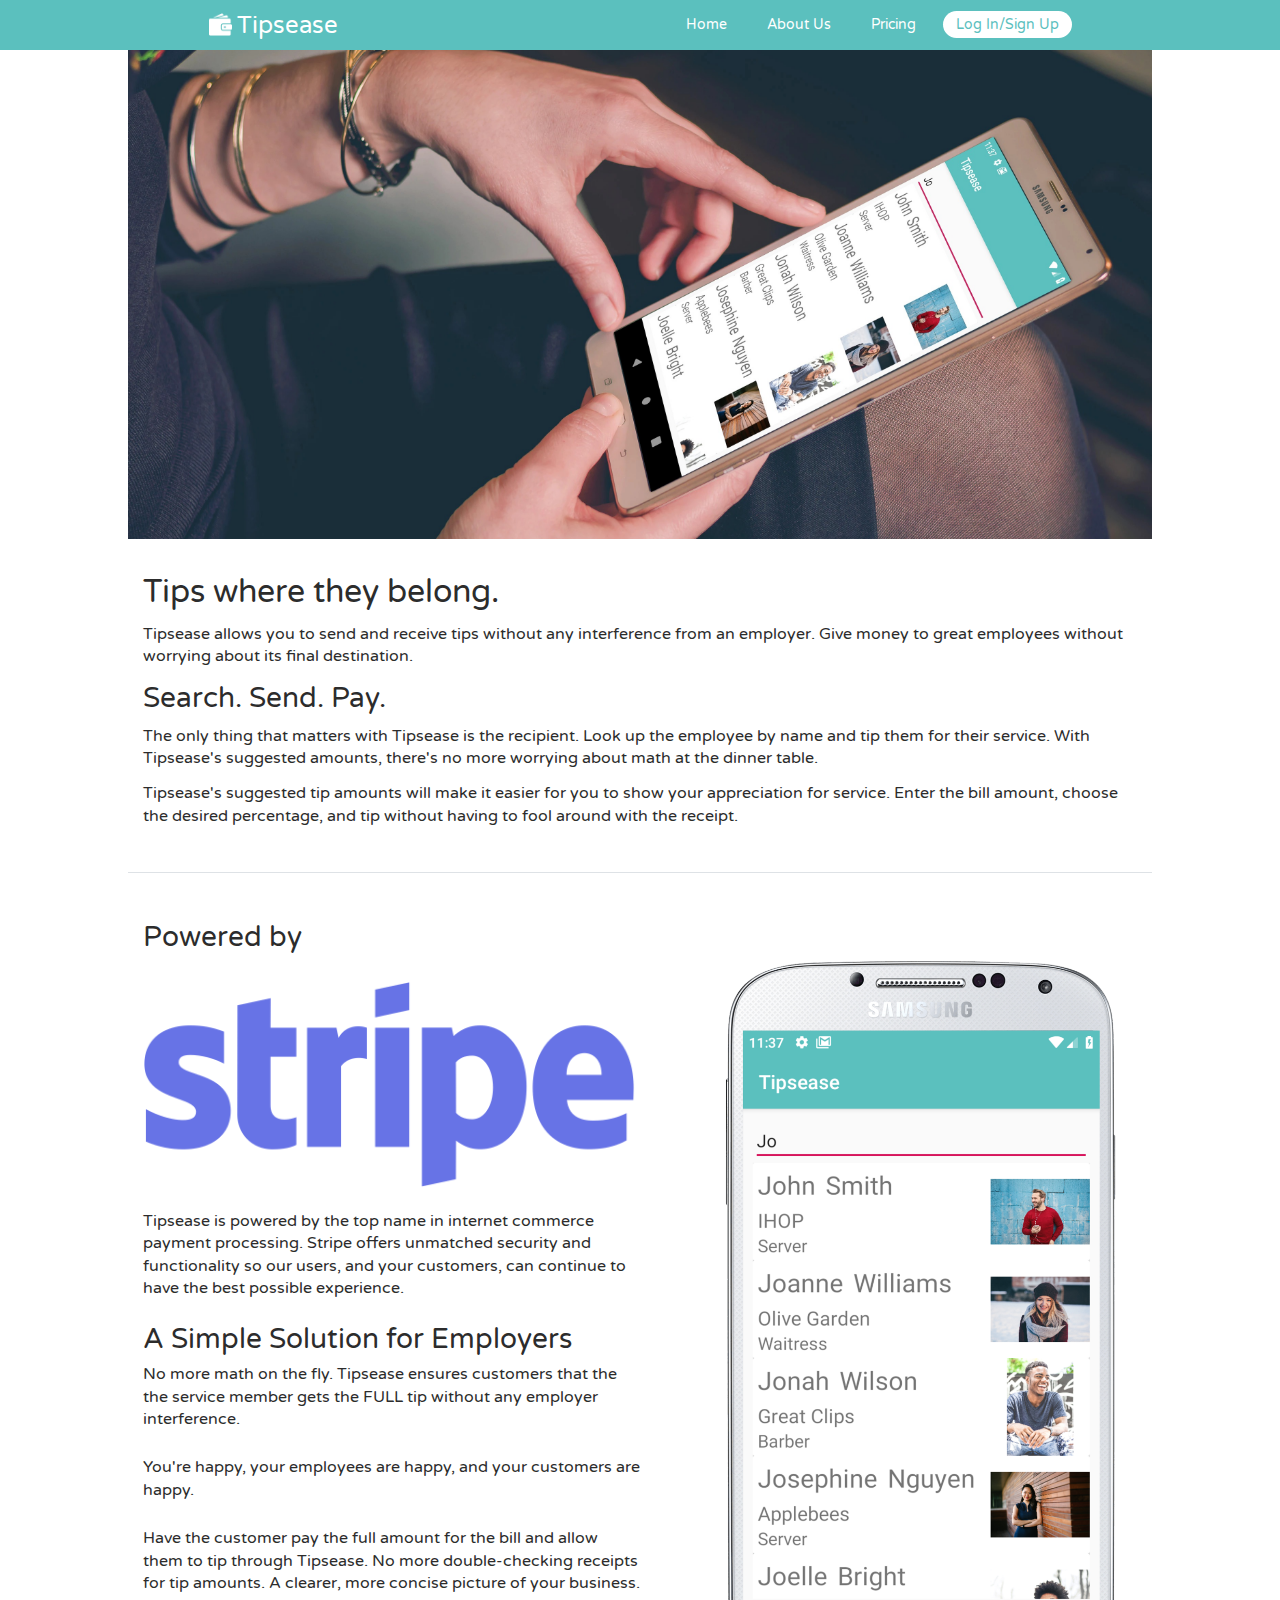
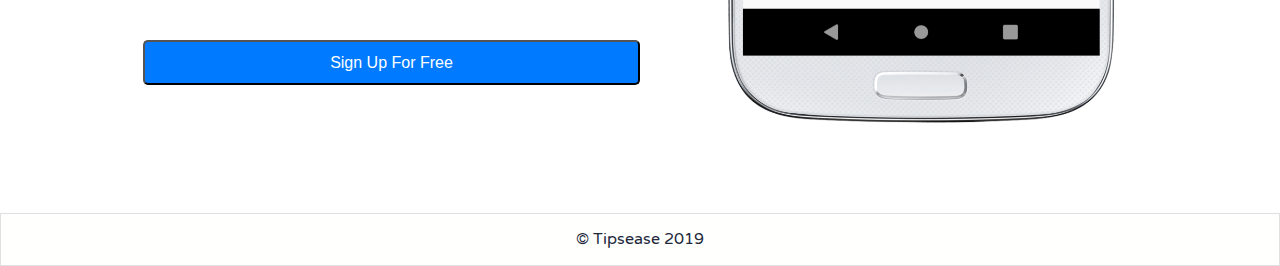
==== home2.html @ 33d1ff60 "add correct frontend url to sign up buttons" ====
<!DOCTYPE html>

<html lang="en">
  <head>
    <meta charset="utf-8" />
    <meta name="viewport" content="width=device-width, initial-scale=1" />

    <title>Tipsease - Home</title>

    <link
      href="https://fonts.googleapis.com/css?family=Russo+One|Ubuntu"
      rel="stylesheet"
    />
    <link href="css/index.css" rel="stylesheet" />
    <link
      href="https://fonts.googleapis.com/css?family=Heebo:800"
      rel="stylesheet"
    />
    <link
      href="https://fonts.googleapis.com/css?family=Montserrat|Varela+Round"
      rel="stylesheet"
    />

    <link rel="icon" type="image/png" sizes="16x16" href="img/Tipsease favicon.png">

    <!--[if lt IE 9]>
      <script src="https://cdnjs.cloudflare.com/ajax/libs/html5shiv/3.7.3/html5shiv.js"></script>
    <![endif]-->
  </head>

  <body>
    <nav class="navigation">
      <a clsas = 'logo' href="#"><img src="img/Tipsease nav logo.png"/></a>
      <h1 class = 'logo-text'><a href='#'>Tipsease</a></h1>
      <div class="nav-options">
        <a class = 'home-selected' href="#">Home</a>
        <a href="about-us.html">About Us</a>
        <a href="pricing.html">Pricing</a>
        <a class = 'log-in' href="log-in.html">Log In/Sign Up</a>
      </div>
    </nav>

    <div class="container home">
      <header class="intro">

        <img class = 'top-img' src='img/Tipsease top image.png'>

        <h2>Tips where they belong.</h2>

        <p>
          Tipsease allows you to send and receive tips without any interference from an employer. Give money to great employees without worrying about its final destination.
        </p>
      </header>

      <section class="middle-content">
        <h3>Search. Send. Pay.</h3>

        <p>
          The only thing that matters with Tipsease is the recipient. Look up the employee by name and tip them for their service. With Tipsease's suggested amounts, there's no more worrying about math at the dinner table.
        </p>

        <p>
          Tipsease's suggested tip amounts will make it easier for you to show your appreciation for service. Enter the bill amount, choose the desired percentage, and tip without having to fool around with the receipt.
        </p>
      </section>

      <section class="bottom-content">
        <div class="bottom-text">
          <h3>Powered by</h3>
          
          <img src='img/stripe logo.png'>

          <p>
            Tipsease is powered by the top name in internet commerce payment processing. Stripe offers unmatched security and functionality so our users, and your customers, can continue to have the best possible experience.
          </p>

          

          <h3>A Simple Solution for Employers</h3>

          <p>
              No more math on the fly. Tipsease ensures customers that the the service member gets the FULL tip without any employer interference.
            </p>

          <p>
            You're happy, your employees are happy, and your customers are happy.
          </p>

          <p>
            Have the customer pay the full amount for the bill and allow them to tip through Tipsease. No more double-checking receipts for tip amounts. A clearer, more concise picture of your business.
          </p>
          <form action="https://5cb61c4754d74605217aaf85--boring-engelbart-72dd03.netlify.com/">
            <input class ='pricing-sign-up-btn' type="submit" value="Sign Up For Free" />
        </form>
        </div>

        <div class="tipsease-screen">
          <img src="img/Tipsease mockup.png" alt="Tipsease mobile landing page" />
        </div>
      </section>
    </div>
      <footer>
        <p>&copy Tipsease 2019</p>
      </footer>

  </body>
</html>
---- css/index.css ----
/* http://meyerweb.com/eric/tools/css/reset/ 
   v2.0 | 20110126
   License: none (public domain)
*/
html,
body,
div,
span,
applet,
object,
iframe,
h1,
h2,
h3,
h4,
h5,
h6,
p,
blockquote,
pre,
a,
abbr,
acronym,
address,
big,
cite,
code,
del,
dfn,
em,
img,
ins,
kbd,
q,
s,
samp,
small,
strike,
strong,
sub,
sup,
tt,
var,
b,
u,
i,
center,
dl,
dt,
dd,
ol,
ul,
li,
fieldset,
form,
label,
legend,
table,
caption,
tbody,
tfoot,
thead,
tr,
th,
td,
article,
aside,
canvas,
details,
embed,
figure,
figcaption,
footer,
header,
hgroup,
menu,
nav,
output,
ruby,
section,
summary,
time,
mark,
audio,
video {
  margin: 0;
  padding: 0;
  border: 0;
  font-size: 100%;
  font: inherit;
  vertical-align: baseline;
}
/* HTML5 display-role reset for older browsers */
article,
aside,
details,
figcaption,
figure,
footer,
header,
hgroup,
menu,
nav,
section {
  display: block;
}
body {
  line-height: 1;
}
ol,
ul {
  list-style: none;
}
blockquote,
q {
  quotes: none;
}
blockquote:before,
blockquote:after,
q:before,
q:after {
  content: '';
  content: none;
}
table {
  border-collapse: collapse;
  border-spacing: 0;
}
* {
  box-sizing: border-box;
}
html {
  font-size: 62.5%;
}
html,
body {
  font-family: 'Varela Round', sans-serif;
  color: #2c2c2c;
}
h1,
h2,
h3,
h4,
h5 {
  font-family: 'Varela Round', sans-serif;
  color: #2c2c2c;
}
h2 {
  font-size: 3.2rem;
}
h3 {
  font-size: 2.8rem;
}
p {
  font-size: 1.6rem;
  line-height: 1.4;
}
.container {
  max-width: 1024px;
  width: 100%;
  margin: 0 auto;
  -webkit-animation: fadein 1.5s;
  /* Safari, Chrome and Opera > 12.1 */
  -moz-animation: fadein 1.5s;
  /* Firefox < 16 */
  -ms-animation: fadein 1.5s;
  /* Internet Explorer */
  -o-animation: fadein 1.5s;
  /* Opera < 12.1 */
  animation: fadein 1.5s;
}
@keyframes fadein {
  from {
    opacity: 0;
  }
  to {
    opacity: 1;
  }
}
/* Firefox < 16 */
@-moz-keyframes fadein {
  from {
    opacity: 0;
  }
  to {
    opacity: 1;
  }
}
/* Safari, Chrome and Opera > 12.1 */
@-webkit-keyframes fadein {
  from {
    opacity: 0;
  }
  to {
    opacity: 1;
  }
}
/* Internet Explorer */
@-ms-keyframes fadein {
  from {
    opacity: 0;
  }
  to {
    opacity: 1;
  }
}
/* Opera < 12.1 */
@-o-keyframes fadein {
  from {
    opacity: 0;
  }
  to {
    opacity: 1;
  }
}
.navigation {
  display: flex;
  justify-content: center;
  align-items: center;
  margin: 0 auto;
  background: #5bc0be;
  width: 100%;
  height: 5rem;
  position: fixed;
  top: 0;
  left: 0;
  right: 0;
  padding-top: 2rem;
}
.navigation img {
  height: 2.3rem;
  width: 2.3rem;
  margin-bottom: 2rem;
}
@media (max-width: 500px) {
  .navigation img {
    margin-top: 0;
    margin-bottom: 0;
  }
}
@media (max-width: 720px) {
  .navigation img {
    margin-bottom: 0;
  }
}
@media (max-width: 500px) {
  .navigation {
    margin-left: 0;
    width: 500px;
    display: flex;
    flex-direction: column;
    height: 15rem;
  }
}
@media (max-width: 720px) {
  .navigation {
    display: flex;
    flex-direction: column;
    justify-content: center;
    margin-left: 0;
    height: 15rem;
  }
}
.navigation h1 {
  font-size: 2.4rem;
  margin-bottom: 1.8rem;
  padding: 0.5rem;
  font-family: "Varela Round", sans-serif;
  color: white;
}
@media (max-width: 500px) {
  .navigation h1 {
    margin-bottom: 1.6rem;
  }
}
.navigation h1 a {
  text-decoration: none;
  color: white;
}
.nav-options {
  font-size: 1.4rem;
  margin-bottom: 2rem;
  margin-left: 25%;
}
@media (max-width: 500px) {
  .nav-options {
    margin-left: 0;
  }
}
@media (max-width: 720px) {
  .nav-options {
    margin-left: 0;
  }
}
.nav-options a {
  text-decoration: none;
  padding: 0.5rem 1.3rem;
  color: #ffffff;
  border-radius: 20px;
  margin-left: 1rem;
}
.nav-options a:hover {
  background: rgba(255, 255, 255, 0.2);
}
.nav-options .log-in {
  background: white;
  color: #5bc0be;
}
.nav-options .log-in:hover {
  background: #efefef;
}
footer {
  color: #22283B;
  background-color: #fffffe;
  padding: 1.4rem 0;
  border: 1px double #e0e0e0;
  display: flex;
  justify-content: center;
  align-items: center;
  width: 100%;
}
.about-footer {
  color: #22283B;
  background-color: #fffffe;
  padding: 1.4rem 0;
  border: 1px double #e0e0e0;
  display: flex;
  justify-content: center;
  align-items: center;
  width: 100%;
  margin-top: 2rem;
}
.home .intro img {
  width: 100%;
  margin-top: 5rem;
}
@media (max-width: 720px) {
  .home .intro img {
    margin-top: 15rem;
  }
}
@media (max-width: 500px) {
  .home .intro img {
    margin-top: 15rem;
  }
}
.home .intro h2 {
  margin-top: 2rem;
  padding: 15px;
  font-family: 'Varela Round', sans-serif;
}
@media (max-width: 500px) {
  .home .intro h2 {
    margin-top: 2rem;
  }
}
.home .intro p {
  padding: 0 15px;
}
.home .other-images {
  display: flex;
  flex-wrap: wrap;
  width: 100%;
}
@media (max-width: 500px) {
  .home .other-images .img-1 {
    display: none;
  }
}
@media (max-width: 500px) {
  .home .other-images .img-2 {
    display: none;
  }
}
.home .other-images img {
  width: 100%;
  margin: 10px 0 0 0;
  border-radius: 20px;
  height: 100%;
}
@media (max-width: 500px) {
  .home .other-images img {
    width: 45rem;
    margin-left: 2.2rem;
  }
}
.home .middle-content {
  padding: 5px 15px 15px 15px;
}
.home .middle-content h3 {
  margin-top: 11px;
  font-family: 'Varela Round', sans-serif;
}
.home .middle-content p {
  margin-top: 13px;
}
.home .bottom-content {
  margin-top: 30px;
  border-top: 1px solid #dee2e6;
  padding: 50px 15px;
  display: flex;
  justify-content: center;
}
@media (max-width: 500px) {
  .home .bottom-content {
    flex-direction: column-reverse;
    margin-top: 18px;
    padding-left: 2rem;
    padding-top: 2rem;
    padding-bottom: 2rem;
  }
}
.home .bottom-content .bottom-text {
  width: 50%;
}
@media (max-width: 500px) {
  .home .bottom-content .bottom-text {
    width: 460px;
  }
}
.home .bottom-content .bottom-text img {
  width: 99%;
  margin-top: 2rem;
  margin-bottom: 2rem;
}
.home .bottom-content .bottom-text h3 {
  margin-bottom: 10px;
}
.home .bottom-content .bottom-text p {
  margin-bottom: 26px;
}
.home .bottom-content .bottom-text .btn {
  width: 47.5rem;
  height: 4.5rem;
  color: white;
  padding: 1.5rem 20.7rem 0.2rem 20.7rem;
  font-size: 1.6rem;
  border-radius: 5px;
  background: #007AFF;
}
@media (max-width: 500px) {
  .home .bottom-content .bottom-text .btn {
    width: 46rem;
    height: 7.2rem;
    color: white;
    padding: 2.6rem 19.8rem;
  }
}
.home .bottom-content .bottom-text .btn:hover {
  border-width: 1px;
  border-style: solid;
  border-color: #007AFF;
  color: #007AFF;
  background: rgba(0, 122, 255, 0.1);
  cursor: pointer;
  font-size: 1.54rem;
}
.home .bottom-content .tipsease-screen {
  width: 46%;
  margin-left: 4%;
  animation-name: fade-in;
  animation-duration: 3s;
}
@media (max-width: 500px) {
  .home .bottom-content .tipsease-screen {
    width: 100%;
    margin-left: 0;
    padding-left: 0;
    margin-bottom: 2rem;
  }
}
.home .bottom-content .tipsease-screen img {
  width: 100%;
  height: auto;
  border-radius: 10px;
}
@media (max-width: 500px) {
  .home .bottom-content .tipsease-screen img {
    width: 460px;
  }
}
.box {
  display: flex;
  flex-direction: column;
  margin-top: 15rem;
  align-items: center;
  background-color: #fffffe;
  height: 500px;
  width: 50%;
  margin-left: 24.5%;
  margin-right: 24.5%;
  border-radius: 5px;
  border: 1px solid #c4c4c4;
  min-width: 480px;
}
@media (max-width: 500px) {
  .box {
    margin-left: 0;
    margin-right: 0;
    margin-top: 16rem;
    min-width: 490px;
  }
}
@media (max-width: 720px) {
  .box {
    margin-right: 0;
    margin-top: 16rem;
  }
}
.box h1 {
  font-size: 3rem;
  margin-top: 5rem;
  color: #2c2c2c;
  letter-spacing: -0.1rem;
}
.box h2 {
  font-size: 1.5rem;
  margin: 1.5rem 0;
}
.box .email-input {
  height: 4.5rem;
  width: 70%;
  margin-top: 4.5rem;
  font-size: 1.5rem;
  padding-left: 1rem;
}
.box .password-input {
  margin-top: 0.5rem;
  height: 4.5rem;
  width: 70%;
  font-size: 1.5rem;
  padding-left: 1rem;
}
.box .log-in-button {
  color: white;
  background: #007AFF;
  margin-top: 2rem;
  cursor: pointer;
  height: 4rem;
  width: 300px;
  border-radius: 5px;
  font-size: 1.5rem;
  border: none;
}
.box .log-in-button:hover {
  background: rgba(2, 122, 255, 0.8);
}
.box .sign-up-button {
  color: #007AFF;
  height: 4rem;
  width: 70%;
  background: rgba(2, 122, 255, 0.05);
  border-radius: 5px;
  cursor: pointer;
  font-size: 1.5rem;
  border: 0.5px solid #007AFF;
}
.box .sign-up-button:hover {
  background: rgba(2, 122, 255, 0.15);
}
.box .btn-form {
  width: 50%;
}
.box .btn-form .explore-btn {
  color: #4f4f4f;
  height: 4rem;
  width: 100%;
  background: rgba(196, 196, 196, 0.15);
  border-radius: 5px;
  border: 0.5px solid #c4c4c4;
  cursor: pointer;
  font-size: 1.5rem;
  margin-top: 5rem;
  box-shadow: none;
}
.box .btn-form .explore-btn:hover {
  background: rgba(196, 196, 196, 0.3);
}
.log-in-footer {
  color: #22283B;
  background-color: #fffffe;
  padding: 1.4rem 0;
  display: flex;
  justify-content: center;
  align-items: center;
  width: 100%;
  margin-top: 8.6%;
}
.pricing-container {
  display: flex;
  flex-direction: column;
  align-items: center;
  max-width: 1000px;
  width: 100%;
  margin: 0 auto;
  -webkit-animation: fadein 1.5s;
  /* Safari, Chrome and Opera > 12.1 */
  -moz-animation: fadein 1.5s;
  /* Firefox < 16 */
  -ms-animation: fadein 1.5s;
  /* Internet Explorer */
  -o-animation: fadein 1.5s;
  /* Opera < 12.1 */
  animation: fadein 1.5s;
}
@keyframes fadein {
  from {
    opacity: 0;
  }
  to {
    opacity: 1;
  }
}
/* Firefox < 16 */
@-moz-keyframes fadein {
  from {
    opacity: 0;
  }
  to {
    opacity: 1;
  }
}
/* Safari, Chrome and Opera > 12.1 */
@-webkit-keyframes fadein {
  from {
    opacity: 0;
  }
  to {
    opacity: 1;
  }
}
/* Internet Explorer */
@-ms-keyframes fadein {
  from {
    opacity: 0;
  }
  to {
    opacity: 1;
  }
}
/* Opera < 12.1 */
@-o-keyframes fadein {
  from {
    opacity: 0;
  }
  to {
    opacity: 1;
  }
}
.pricing-header {
  font-size: 3rem;
  margin-top: 3rem;
  color: #2c2c2c;
  letter-spacing: -0.1rem;
  padding-top: 5rem;
}
@media (max-width: 500px) {
  .pricing-header {
    margin-top: 16rem;
  }
}
@media (max-width: 720px) {
  .pricing-header {
    margin-top: 16rem;
  }
}
.pricing-sign-up-btn {
  width: 47.5rem;
  height: 4.5rem;
  color: white;
  font-size: 1.6rem;
  border-radius: 5px;
  background: #007aff;
  margin-top: 2rem;
  width: 100%;
}
.pricing-sign-up-btn:hover {
  border-width: 1px;
  border-style: solid;
  border-color: #007aff;
  color: #007aff;
  background: rgba(0, 122, 255, 0.1);
  cursor: pointer;
}
.pricing-box {
  display: flex;
  margin-top: 3rem;
  background-color: #fffffe;
  height: 500px;
  width: 70%;
  margin-left: 14.5%;
  margin-right: 14.5%;
  border-radius: 5px;
  border: 1px solid #c4c4c4;
  min-width: 600px;
}
@media (max-width: 500px) {
  .pricing-box {
    min-width: 490px;
  }
}
@media (max-width: 720px) {
  .pricing-box {
    min-width: 690px;
  }
}
.pricing-box .feature-box {
  width: 25.5%;
  height: 497px;
  border-radius: 5px 0 0 5px;
  display: flex;
  flex-direction: column;
  background: #f8f8f8;
  font-size: 1.6rem;
  color: #999999;
}
.pricing-box .feature-box .feature-1 {
  width: 100%;
  height: 120px;
}
.pricing-box .feature-box .feature-2 {
  width: 100%;
  height: 76px;
  display: flex;
  justify-content: center;
  align-items: center;
}
.pricing-box .feature-3 {
  width: 100%;
  height: 76px;
  display: flex;
  justify-content: center;
  align-items: center;
}
.pricing-box .feature-4 {
  width: 100%;
  height: 76px;
  display: flex;
  justify-content: center;
  align-items: center;
}
.pricing-box .feature-5 {
  width: 100%;
  height: 76px;
  display: flex;
  justify-content: center;
  align-items: center;
}
.pricing-box .feature-6 {
  width: 100%;
  height: 76px;
  display: flex;
  justify-content: center;
  align-items: center;
}
.free-box {
  width: 37.5%;
  height: 120px;
  font-size: 1.6rem;
}
.free-box .free-1 {
  width: 100%;
  height: 120px;
  display: flex;
  justify-content: center;
  align-items: center;
}
.free-box .free-2 {
  width: 100%;
  height: 76px;
  display: flex;
  justify-content: center;
  align-items: center;
}
.free-box .free-3 {
  width: 100%;
  height: 76px;
  display: flex;
  justify-content: center;
  align-items: center;
}
.free-box .free-4 {
  width: 100%;
  height: 76px;
  display: flex;
  justify-content: center;
  align-items: center;
}
.free-box .free-5 {
  width: 100%;
  height: 76px;
  display: flex;
  justify-content: center;
  align-items: center;
}
.free-box .free-6 {
  width: 100%;
  height: 76px;
  display: flex;
  justify-content: center;
  align-items: center;
}
.paid-box {
  width: 37.5%;
  height: 120px;
  font-size: 1.6rem;
}
.paid-box .paid-1 {
  width: 100%;
  height: 120px;
  display: flex;
  justify-content: center;
  align-items: center;
}
.paid-box .paid-2 {
  width: 100%;
  height: 76px;
  display: flex;
  justify-content: center;
  align-items: center;
}
.paid-box .paid-3 {
  width: 100%;
  height: 76px;
  display: flex;
  justify-content: center;
  align-items: center;
}
.paid-box .paid-4 {
  width: 100%;
  height: 76px;
  display: flex;
  justify-content: center;
  align-items: center;
}
.paid-box .paid-5 {
  width: 100%;
  height: 76px;
  display: flex;
  justify-content: center;
  align-items: center;
}
.paid-box .paid-6 {
  width: 100%;
  height: 76px;
  display: flex;
  justify-content: center;
  align-items: center;
}
.about-box {
  height: 1350px;
  width: 50%;
  border: 1px solid red;
  margin-top: 10rem;
  margin-left: 24.5%;
  margin-right: 24.5%;
  border-radius: 5px;
  border: 1px solid #c4c4c4;
  display: flex;
  flex-direction: column;
  align-items: center;
}
@media (max-width: 720px) {
  .about-box {
    margin-top: 16rem;
  }
}
.about-box .about-header {
  font-size: 3rem;
  margin-top: 2rem;
}
@media (max-width: 720px) {
  .about-box .about-header {
    text-align: center;
  }
}
@media (max-width: 500px) {
  .about-box .about-header {
    text-align: center;
  }
}
.member-box {
  height: 190px;
  width: 80%;
  border: 1px solid #c4c4c4;
  margin-top: 2rem;
  border-radius: 5px;
  display: flex;
  flex-direction: column;
  align-items: center;
}
.member-box .member-img {
  height: 8rem;
  width: 8rem;
  border-radius: 50px;
  margin-top: 1rem;
}
.member-box .member-name {
  font-size: 2rem;
  margin-top: 1rem;
}
.member-box .member-title {
  font-size: 1.6rem;
  margin-top: 0.6rem;
  color: #999999;
}
.member-box .icons {
  margin-top: 1rem;
}
.member-box .icons .github-handle {
  text-decoration: none;
  color: #4f4f4f;
  font-size: 1.4rem;
}
.member-box .icons .github-handle:hover {
  color: blue;
}
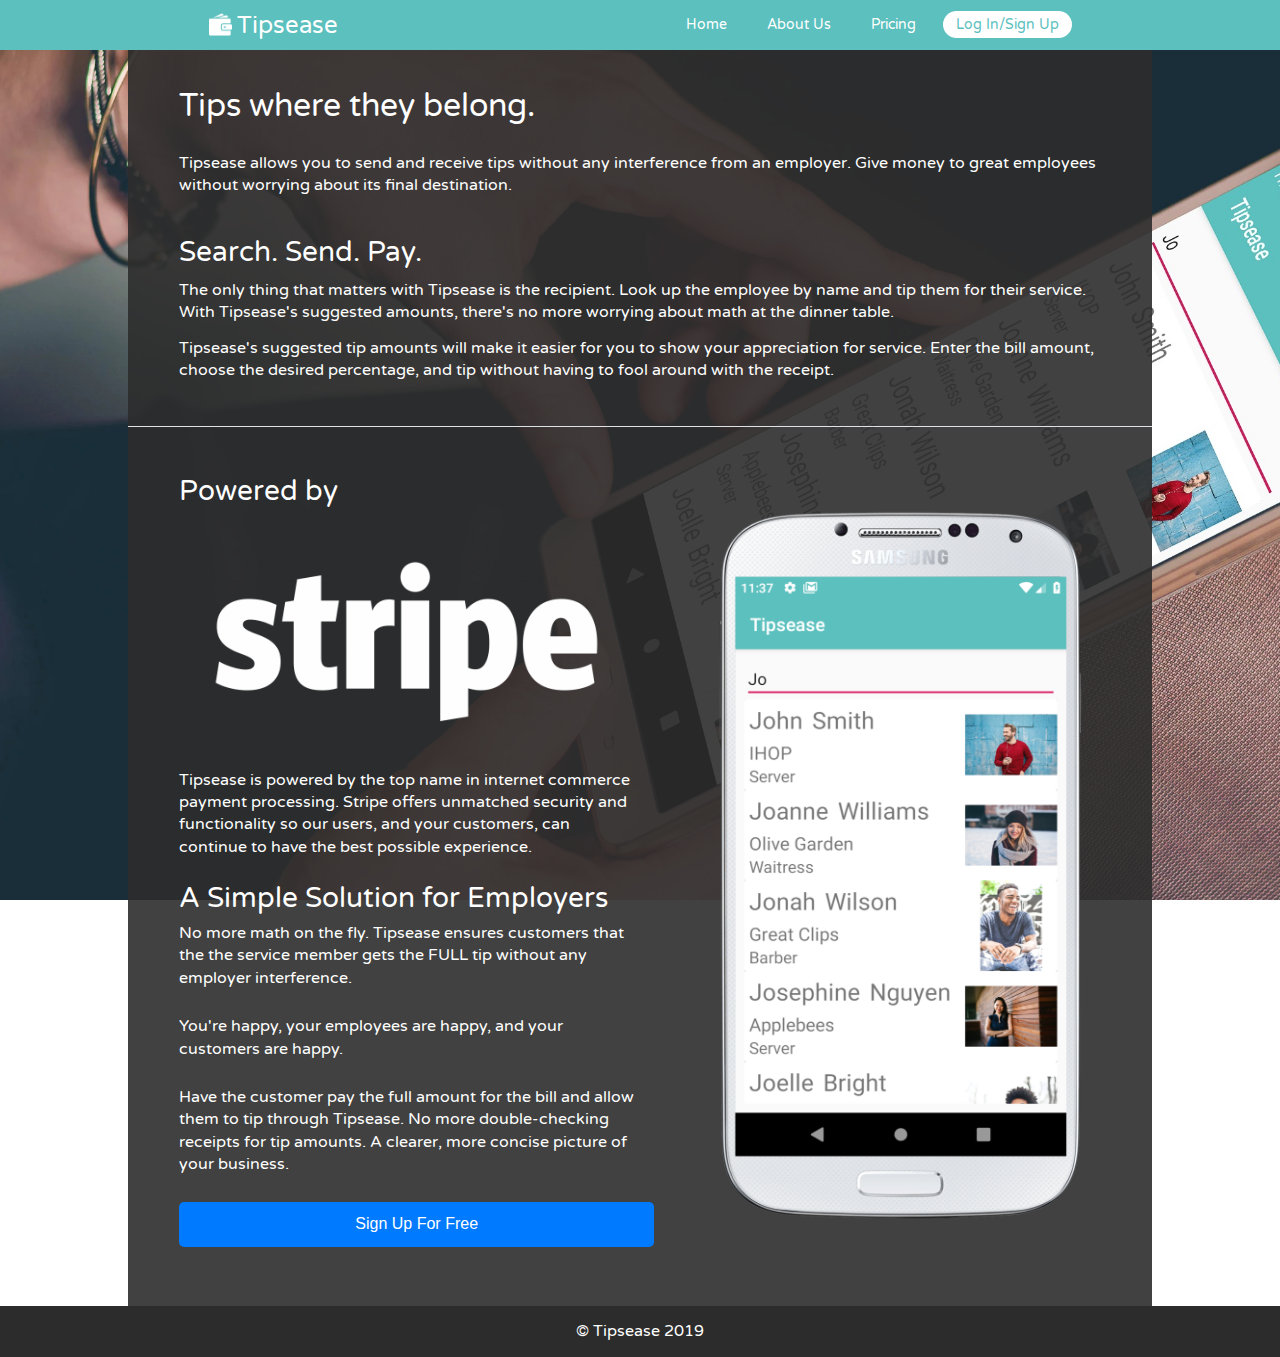
==== commit 380ffb03: "add dark theme layout across all pages" ====
--- a/home2.html
+++ b/home2.html
@@ -22,6 +22,7 @@
     />
 
     <link rel="icon" type="image/png" sizes="16x16" href="img/Tipsease favicon.png">
+    <script src="js/index.js" async></script>
 
     <!--[if lt IE 9]>
       <script src="https://cdnjs.cloudflare.com/ajax/libs/html5shiv/3.7.3/html5shiv.js"></script>
@@ -42,8 +43,6 @@
 
     <div class="container home">
       <header class="intro">
-
-        <img class = 'top-img' src='img/Tipsease top image.png'>
 
         <h2>Tips where they belong.</h2>
 
@@ -68,7 +67,7 @@
         <div class="bottom-text">
           <h3>Powered by</h3>
           
-          <img src='img/stripe logo.png'>
+          <img src='img/stripe-logo-white-1024x474.png'>
 
           <p>
             Tipsease is powered by the top name in internet commerce payment processing. Stripe offers unmatched security and functionality so our users, and your customers, can continue to have the best possible experience.
@@ -89,8 +88,8 @@
           <p>
             Have the customer pay the full amount for the bill and allow them to tip through Tipsease. No more double-checking receipts for tip amounts. A clearer, more concise picture of your business.
           </p>
-          <form action="https://5cb61c4754d74605217aaf85--boring-engelbart-72dd03.netlify.com/">
-            <input class ='pricing-sign-up-btn' type="submit" value="Sign Up For Free" />
+          <form action="https://5cb61c4754d74605217aaf85--boring-engelbart-72dd03.netlify.com/Register/Register">
+            <input class ='home-sign-up-btn' type="submit" value="Sign Up For Free" />
         </form>
         </div>
 
--- a/css/index.css
+++ b/css/index.css
@@ -131,6 +131,11 @@
 }
 html {
   font-size: 62.5%;
+  background-image: url("/img/Tipsease\ top\ image.png");
+  background-attachment: fixed;
+  background-position: center;
+  background-repeat: no-repeat;
+  background-size: cover;
 }
 html,
 body {
@@ -310,25 +315,25 @@
   background: #efefef;
 }
 footer {
-  color: #22283B;
-  background-color: #fffffe;
+  color: #ffffff;
+  background-color: #2c2c2c;
   padding: 1.4rem 0;
-  border: 1px double #e0e0e0;
   display: flex;
   justify-content: center;
   align-items: center;
   width: 100%;
 }
 .about-footer {
-  color: #22283B;
-  background-color: #fffffe;
+  color: #ffffff;
+  background-color: #2c2c2c;
   padding: 1.4rem 0;
-  border: 1px double #e0e0e0;
-  display: flex;
-  justify-content: center;
-  align-items: center;
-  width: 100%;
-  margin-top: 2rem;
+  display: flex;
+  justify-content: center;
+  align-items: center;
+  width: 100%;
+}
+.home {
+  background: rgba(44, 44, 44, 0.9);
 }
 .home .intro img {
   width: 100%;
@@ -345,9 +350,10 @@
   }
 }
 .home .intro h2 {
-  margin-top: 2rem;
-  padding: 15px;
-  font-family: 'Varela Round', sans-serif;
+  margin-top: 5rem;
+  padding: 40px 5% 15px 5%;
+  font-family: "Varela Round", sans-serif;
+  color: white;
 }
 @media (max-width: 500px) {
   .home .intro h2 {
@@ -355,7 +361,8 @@
   }
 }
 .home .intro p {
-  padding: 0 15px;
+  padding: 15px 5%;
+  color: white;
 }
 .home .other-images {
   display: flex;
@@ -385,19 +392,21 @@
   }
 }
 .home .middle-content {
-  padding: 5px 15px 15px 15px;
+  padding: 15px 5%;
 }
 .home .middle-content h3 {
   margin-top: 11px;
-  font-family: 'Varela Round', sans-serif;
+  font-family: "Varela Round", sans-serif;
+  color: white;
 }
 .home .middle-content p {
   margin-top: 13px;
+  color: white;
 }
 .home .bottom-content {
   margin-top: 30px;
   border-top: 1px solid #dee2e6;
-  padding: 50px 15px;
+  padding: 50px 5%;
   display: flex;
   justify-content: center;
 }
@@ -425,173 +434,64 @@
 }
 .home .bottom-content .bottom-text h3 {
   margin-bottom: 10px;
+  color: white;
 }
 .home .bottom-content .bottom-text p {
   margin-bottom: 26px;
-}
-.home .bottom-content .bottom-text .btn {
+  color: white;
+}
+.tipsease-screen {
+  width: 46%;
+  margin-left: 4%;
+  animation-name: fade-in;
+  animation-duration: 3s;
+}
+@media (max-width: 500px) {
+  .tipsease-screen {
+    width: 100%;
+    margin-left: 0;
+    padding-left: 0;
+    margin-bottom: 2rem;
+  }
+}
+.tipsease-screen img {
+  width: 100%;
+  height: auto;
+  border-radius: 10px;
+}
+@media (max-width: 500px) {
+  .tipsease-screen img {
+    width: 460px;
+  }
+}
+.home-sign-up-btn {
   width: 47.5rem;
   height: 4.5rem;
   color: white;
-  padding: 1.5rem 20.7rem 0.2rem 20.7rem;
   font-size: 1.6rem;
   border-radius: 5px;
-  background: #007AFF;
-}
-@media (max-width: 500px) {
-  .home .bottom-content .bottom-text .btn {
+  background: #007aff;
+  border: none;
+}
+@media (max-width: 500px) {
+  .home-sign-up-btn {
     width: 46rem;
     height: 7.2rem;
     color: white;
     padding: 2.6rem 19.8rem;
   }
 }
-.home .bottom-content .bottom-text .btn:hover {
+.home-sign-up-btn:hover {
   border-width: 1px;
   border-style: solid;
-  border-color: #007AFF;
-  color: #007AFF;
-  background: rgba(0, 122, 255, 0.1);
+  border-color: #007aff;
+  color: white;
+  background: rgba(0, 122, 255, 0.7);
   cursor: pointer;
-  font-size: 1.54rem;
-}
-.home .bottom-content .tipsease-screen {
-  width: 46%;
-  margin-left: 4%;
-  animation-name: fade-in;
-  animation-duration: 3s;
-}
-@media (max-width: 500px) {
-  .home .bottom-content .tipsease-screen {
-    width: 100%;
-    margin-left: 0;
-    padding-left: 0;
-    margin-bottom: 2rem;
-  }
-}
-.home .bottom-content .tipsease-screen img {
-  width: 100%;
-  height: auto;
-  border-radius: 10px;
-}
-@media (max-width: 500px) {
-  .home .bottom-content .tipsease-screen img {
-    width: 460px;
-  }
-}
-.box {
-  display: flex;
-  flex-direction: column;
-  margin-top: 15rem;
-  align-items: center;
-  background-color: #fffffe;
-  height: 500px;
-  width: 50%;
-  margin-left: 24.5%;
-  margin-right: 24.5%;
-  border-radius: 5px;
-  border: 1px solid #c4c4c4;
-  min-width: 480px;
-}
-@media (max-width: 500px) {
-  .box {
-    margin-left: 0;
-    margin-right: 0;
-    margin-top: 16rem;
-    min-width: 490px;
-  }
-}
-@media (max-width: 720px) {
-  .box {
-    margin-right: 0;
-    margin-top: 16rem;
-  }
-}
-.box h1 {
-  font-size: 3rem;
-  margin-top: 5rem;
-  color: #2c2c2c;
-  letter-spacing: -0.1rem;
-}
-.box h2 {
-  font-size: 1.5rem;
-  margin: 1.5rem 0;
-}
-.box .email-input {
-  height: 4.5rem;
-  width: 70%;
-  margin-top: 4.5rem;
-  font-size: 1.5rem;
-  padding-left: 1rem;
-}
-.box .password-input {
-  margin-top: 0.5rem;
-  height: 4.5rem;
-  width: 70%;
-  font-size: 1.5rem;
-  padding-left: 1rem;
-}
-.box .log-in-button {
-  color: white;
-  background: #007AFF;
-  margin-top: 2rem;
-  cursor: pointer;
-  height: 4rem;
-  width: 300px;
-  border-radius: 5px;
-  font-size: 1.5rem;
-  border: none;
-}
-.box .log-in-button:hover {
-  background: rgba(2, 122, 255, 0.8);
-}
-.box .sign-up-button {
-  color: #007AFF;
-  height: 4rem;
-  width: 70%;
-  background: rgba(2, 122, 255, 0.05);
-  border-radius: 5px;
-  cursor: pointer;
-  font-size: 1.5rem;
-  border: 0.5px solid #007AFF;
-}
-.box .sign-up-button:hover {
-  background: rgba(2, 122, 255, 0.15);
-}
-.box .btn-form {
-  width: 50%;
-}
-.box .btn-form .explore-btn {
-  color: #4f4f4f;
-  height: 4rem;
-  width: 100%;
-  background: rgba(196, 196, 196, 0.15);
-  border-radius: 5px;
-  border: 0.5px solid #c4c4c4;
-  cursor: pointer;
-  font-size: 1.5rem;
-  margin-top: 5rem;
-  box-shadow: none;
-}
-.box .btn-form .explore-btn:hover {
-  background: rgba(196, 196, 196, 0.3);
-}
-.log-in-footer {
-  color: #22283B;
-  background-color: #fffffe;
-  padding: 1.4rem 0;
-  display: flex;
-  justify-content: center;
-  align-items: center;
-  width: 100%;
-  margin-top: 8.6%;
-}
-.pricing-container {
-  display: flex;
-  flex-direction: column;
-  align-items: center;
-  max-width: 1000px;
-  width: 100%;
+  font-size: 1.6rem;
+}
+.log-in-container {
+  width: 1024px;
   margin: 0 auto;
   -webkit-animation: fadein 1.5s;
   /* Safari, Chrome and Opera > 12.1 */
@@ -602,6 +502,7 @@
   -o-animation: fadein 1.5s;
   /* Opera < 12.1 */
   animation: fadein 1.5s;
+  background: rgba(44, 44, 44, 0.9);
 }
 @keyframes fadein {
   from {
@@ -647,12 +548,174 @@
     opacity: 1;
   }
 }
+.box {
+  display: flex;
+  flex-direction: column;
+  margin-top: 5rem;
+  align-items: center;
+  background-color: #2c2c2c;
+  height: 800px;
+  width: 50%;
+  margin-left: 24.5%;
+  margin-right: 24.5%;
+  border-radius: 5px;
+  border: 1px solid #c4c4c4;
+  min-width: 480px;
+  padding-top: 15rem;
+}
+@media (max-width: 500px) {
+  .box {
+    margin-left: 0;
+    margin-right: 0;
+    margin-top: 16rem;
+    min-width: 490px;
+  }
+}
+@media (max-width: 720px) {
+  .box {
+    margin-right: 0;
+    margin-top: 16rem;
+  }
+}
+.box h1 {
+  font-size: 3rem;
+  margin-top: 5rem;
+  color: white;
+  letter-spacing: -0.1rem;
+}
+.box h2 {
+  font-size: 1.5rem;
+  margin: 1.5rem 0;
+}
+.box .email-input {
+  height: 4.5rem;
+  width: 70%;
+  margin-top: 4.5rem;
+  font-size: 1.5rem;
+  padding-left: 1rem;
+}
+.box .password-input {
+  margin-top: 0.5rem;
+  height: 4.5rem;
+  width: 70%;
+  font-size: 1.5rem;
+  padding-left: 1rem;
+}
+.box .log-in-button {
+  color: white;
+  background: #007AFF;
+  margin-top: 2rem;
+  cursor: pointer;
+  height: 4rem;
+  width: 300px;
+  border-radius: 5px;
+  font-size: 1.5rem;
+  border: none;
+}
+.box .log-in-button:hover {
+  background: rgba(2, 122, 255, 0.8);
+}
+.box .sign-up-button {
+  color: #007AFF;
+  height: 4rem;
+  width: 70%;
+  background: rgba(2, 122, 255, 0.05);
+  border-radius: 5px;
+  cursor: pointer;
+  font-size: 1.5rem;
+  border: 0.5px solid #007AFF;
+}
+.box .sign-up-button:hover {
+  background: rgba(2, 122, 255, 0.15);
+}
+.box .btn-form {
+  width: 50%;
+}
+.box .btn-form .explore-btn {
+  color: #ffffff;
+  height: 4rem;
+  width: 100%;
+  background: rgba(196, 196, 196, 0.15);
+  border-radius: 5px;
+  border: 0.5px solid #c4c4c4;
+  cursor: pointer;
+  font-size: 1.5rem;
+  margin-top: 5rem;
+  box-shadow: none;
+}
+.box .btn-form .explore-btn:hover {
+  background: rgba(196, 196, 196, 0.3);
+}
+.pricing-container {
+  display: flex;
+  flex-direction: column;
+  align-items: center;
+  max-width: 1000px;
+  width: 100%;
+  height: 850px;
+  margin: 0 auto;
+  margin-top: 5rem;
+  -webkit-animation: fadein 1.5s;
+  /* Safari, Chrome and Opera > 12.1 */
+  -moz-animation: fadein 1.5s;
+  /* Firefox < 16 */
+  -ms-animation: fadein 1.5s;
+  /* Internet Explorer */
+  -o-animation: fadein 1.5s;
+  /* Opera < 12.1 */
+  animation: fadein 1.5s;
+  background: rgba(44, 44, 44, 0.9);
+}
+@keyframes fadein {
+  from {
+    opacity: 0;
+  }
+  to {
+    opacity: 1;
+  }
+}
+/* Firefox < 16 */
+@-moz-keyframes fadein {
+  from {
+    opacity: 0;
+  }
+  to {
+    opacity: 1;
+  }
+}
+/* Safari, Chrome and Opera > 12.1 */
+@-webkit-keyframes fadein {
+  from {
+    opacity: 0;
+  }
+  to {
+    opacity: 1;
+  }
+}
+/* Internet Explorer */
+@-ms-keyframes fadein {
+  from {
+    opacity: 0;
+  }
+  to {
+    opacity: 1;
+  }
+}
+/* Opera < 12.1 */
+@-o-keyframes fadein {
+  from {
+    opacity: 0;
+  }
+  to {
+    opacity: 1;
+  }
+}
 .pricing-header {
   font-size: 3rem;
-  margin-top: 3rem;
   color: #2c2c2c;
   letter-spacing: -0.1rem;
   padding-top: 5rem;
+  color: white;
 }
 @media (max-width: 500px) {
   .pricing-header {
@@ -672,20 +735,20 @@
   border-radius: 5px;
   background: #007aff;
   margin-top: 2rem;
-  width: 100%;
+  border: none;
 }
 .pricing-sign-up-btn:hover {
   border-width: 1px;
   border-style: solid;
   border-color: #007aff;
-  color: #007aff;
-  background: rgba(0, 122, 255, 0.1);
+  color: white;
+  background: rgba(0, 122, 255, 0.7);
   cursor: pointer;
 }
 .pricing-box {
   display: flex;
   margin-top: 3rem;
-  background-color: #fffffe;
+  background-color: #2c2c2c;
   height: 500px;
   width: 70%;
   margin-left: 14.5%;
@@ -710,7 +773,7 @@
   border-radius: 5px 0 0 5px;
   display: flex;
   flex-direction: column;
-  background: #f8f8f8;
+  background: #4f4f4f;
   font-size: 1.6rem;
   color: #999999;
 }
@@ -721,6 +784,7 @@
 .pricing-box .feature-box .feature-2 {
   width: 100%;
   height: 76px;
+  color: white;
   display: flex;
   justify-content: center;
   align-items: center;
@@ -731,6 +795,7 @@
   display: flex;
   justify-content: center;
   align-items: center;
+  color: white;
 }
 .pricing-box .feature-4 {
   width: 100%;
@@ -738,6 +803,7 @@
   display: flex;
   justify-content: center;
   align-items: center;
+  color: white;
 }
 .pricing-box .feature-5 {
   width: 100%;
@@ -745,6 +811,7 @@
   display: flex;
   justify-content: center;
   align-items: center;
+  color: white;
 }
 .pricing-box .feature-6 {
   width: 100%;
@@ -752,6 +819,7 @@
   display: flex;
   justify-content: center;
   align-items: center;
+  color: white;
 }
 .free-box {
   width: 37.5%;
@@ -764,6 +832,8 @@
   display: flex;
   justify-content: center;
   align-items: center;
+  color: #c4c4c4;
+  font-size: 3rem;
 }
 .free-box .free-2 {
   width: 100%;
@@ -771,6 +841,7 @@
   display: flex;
   justify-content: center;
   align-items: center;
+  color: white;
 }
 .free-box .free-3 {
   width: 100%;
@@ -778,6 +849,7 @@
   display: flex;
   justify-content: center;
   align-items: center;
+  color: white;
 }
 .free-box .free-4 {
   width: 100%;
@@ -785,6 +857,7 @@
   display: flex;
   justify-content: center;
   align-items: center;
+  color: white;
 }
 .free-box .free-5 {
   width: 100%;
@@ -792,6 +865,7 @@
   display: flex;
   justify-content: center;
   align-items: center;
+  color: white;
 }
 .free-box .free-6 {
   width: 100%;
@@ -799,6 +873,7 @@
   display: flex;
   justify-content: center;
   align-items: center;
+  color: white;
 }
 .paid-box {
   width: 37.5%;
@@ -811,6 +886,8 @@
   display: flex;
   justify-content: center;
   align-items: center;
+  color: #c4c4c4;
+  font-size: 3rem;
 }
 .paid-box .paid-2 {
   width: 100%;
@@ -818,6 +895,7 @@
   display: flex;
   justify-content: center;
   align-items: center;
+  color: white;
 }
 .paid-box .paid-3 {
   width: 100%;
@@ -825,6 +903,7 @@
   display: flex;
   justify-content: center;
   align-items: center;
+  color: white;
 }
 .paid-box .paid-4 {
   width: 100%;
@@ -832,6 +911,7 @@
   display: flex;
   justify-content: center;
   align-items: center;
+  color: white;
 }
 .paid-box .paid-5 {
   width: 100%;
@@ -839,6 +919,7 @@
   display: flex;
   justify-content: center;
   align-items: center;
+  color: white;
 }
 .paid-box .paid-6 {
   width: 100%;
@@ -846,19 +927,19 @@
   display: flex;
   justify-content: center;
   align-items: center;
+  color: white;
 }
 .about-box {
-  height: 1350px;
+  height: 1550px;
   width: 50%;
-  border: 1px solid red;
-  margin-top: 10rem;
+  margin-top: 5rem;
   margin-left: 24.5%;
   margin-right: 24.5%;
   border-radius: 5px;
-  border: 1px solid #c4c4c4;
   display: flex;
   flex-direction: column;
   align-items: center;
+  padding-top: 2%;
 }
 @media (max-width: 720px) {
   .about-box {
@@ -868,6 +949,7 @@
 .about-box .about-header {
   font-size: 3rem;
   margin-top: 2rem;
+  color: white;
 }
 @media (max-width: 720px) {
   .about-box .about-header {
@@ -880,10 +962,12 @@
   }
 }
 .member-box {
-  height: 190px;
+  height: 17%;
   width: 80%;
   border: 1px solid #c4c4c4;
+  background: #2c2c2c;
   margin-top: 2rem;
+  margin-bottom: 1rem;
   border-radius: 5px;
   display: flex;
   flex-direction: column;
@@ -893,25 +977,26 @@
   height: 8rem;
   width: 8rem;
   border-radius: 50px;
-  margin-top: 1rem;
+  margin-top: 3rem;
 }
 .member-box .member-name {
   font-size: 2rem;
   margin-top: 1rem;
+  color: white;
 }
 .member-box .member-title {
   font-size: 1.6rem;
   margin-top: 0.6rem;
-  color: #999999;
+  color: #c4c4c4;
 }
 .member-box .icons {
   margin-top: 1rem;
 }
 .member-box .icons .github-handle {
   text-decoration: none;
-  color: #4f4f4f;
+  color: #999999;
   font-size: 1.4rem;
 }
 .member-box .icons .github-handle:hover {
-  color: blue;
-}
+  color: #efefef;
+}
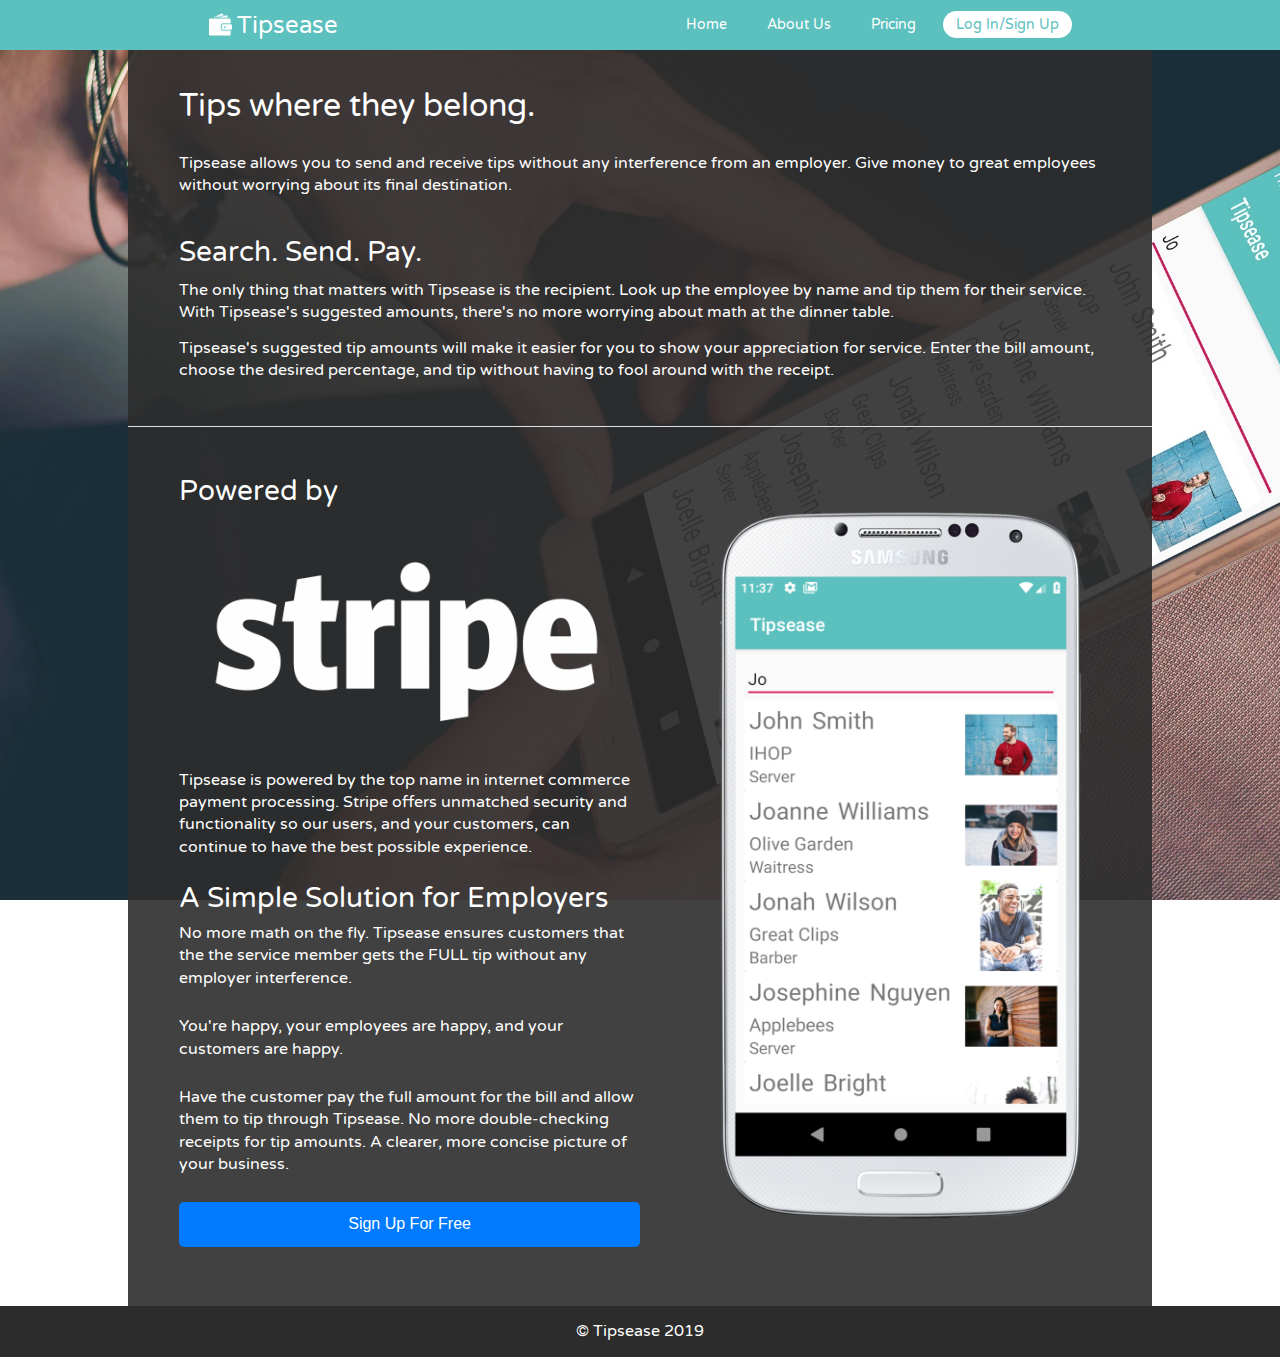
==== commit caa6234f: "add js files and preventdefault to nav anchors" ====
--- a/home2.html
+++ b/home2.html
@@ -31,7 +31,7 @@
 
   <body>
     <nav class="navigation">
-      <a clsas = 'logo' href="#"><img src="img/Tipsease nav logo.png"/></a>
+      <a class = 'logo' href="#"><img src="img/Tipsease nav logo.png"/></a>
       <h1 class = 'logo-text'><a href='#'>Tipsease</a></h1>
       <div class="nav-options">
         <a class = 'home-selected' href="#">Home</a>
--- a/css/index.css
+++ b/css/index.css
@@ -243,7 +243,7 @@
     margin-bottom: 0;
   }
 }
-@media (max-width: 720px) {
+@media (max-width: 800px) {
   .navigation img {
     margin-bottom: 0;
   }
@@ -257,7 +257,7 @@
     height: 15rem;
   }
 }
-@media (max-width: 720px) {
+@media (max-width: 800px) {
   .navigation {
     display: flex;
     flex-direction: column;
@@ -292,7 +292,7 @@
     margin-left: 0;
   }
 }
-@media (max-width: 720px) {
+@media (max-width: 800px) {
   .nav-options {
     margin-left: 0;
   }
@@ -339,7 +339,7 @@
   width: 100%;
   margin-top: 5rem;
 }
-@media (max-width: 720px) {
+@media (max-width: 800px) {
   .home .intro img {
     margin-top: 15rem;
   }
@@ -357,7 +357,12 @@
 }
 @media (max-width: 500px) {
   .home .intro h2 {
-    margin-top: 2rem;
+    margin-top: 15rem;
+  }
+}
+@media (max-width: 800px) {
+  .home .intro h2 {
+    margin-top: 15rem;
   }
 }
 .home .intro p {
@@ -465,7 +470,7 @@
   }
 }
 .home-sign-up-btn {
-  width: 47.5rem;
+  width: 100%;
   height: 4.5rem;
   color: white;
   font-size: 1.6rem;
@@ -478,7 +483,6 @@
     width: 46rem;
     height: 7.2rem;
     color: white;
-    padding: 2.6rem 19.8rem;
   }
 }
 .home-sign-up-btn:hover {
@@ -567,14 +571,15 @@
   .box {
     margin-left: 0;
     margin-right: 0;
-    margin-top: 16rem;
+    margin-top: 15rem;
     min-width: 490px;
   }
 }
-@media (max-width: 720px) {
+@media (max-width: 800px) {
   .box {
+    margin-left: 0;
     margin-right: 0;
-    margin-top: 16rem;
+    margin-top: 15rem;
   }
 }
 .box h1 {
@@ -666,6 +671,16 @@
   animation: fadein 1.5s;
   background: rgba(44, 44, 44, 0.9);
 }
+@media (max-width: 500px) {
+  .pricing-container {
+    margin-top: 15rem;
+  }
+}
+@media (max-width: 800px) {
+  .pricing-container {
+    margin-top: 15rem;
+  }
+}
 @keyframes fadein {
   from {
     opacity: 0;
@@ -716,16 +731,6 @@
   letter-spacing: -0.1rem;
   padding-top: 5rem;
   color: white;
-}
-@media (max-width: 500px) {
-  .pricing-header {
-    margin-top: 16rem;
-  }
-}
-@media (max-width: 720px) {
-  .pricing-header {
-    margin-top: 16rem;
-  }
 }
 .pricing-sign-up-btn {
   width: 47.5rem;
@@ -759,10 +764,10 @@
 }
 @media (max-width: 500px) {
   .pricing-box {
-    min-width: 490px;
-  }
-}
-@media (max-width: 720px) {
+    width: 40%;
+  }
+}
+@media (max-width: 800px) {
   .pricing-box {
     min-width: 690px;
   }
@@ -941,9 +946,9 @@
   align-items: center;
   padding-top: 2%;
 }
-@media (max-width: 720px) {
+@media (max-width: 800px) {
   .about-box {
-    margin-top: 16rem;
+    margin-top: 15rem;
   }
 }
 .about-box .about-header {
@@ -951,7 +956,7 @@
   margin-top: 2rem;
   color: white;
 }
-@media (max-width: 720px) {
+@media (max-width: 800px) {
   .about-box .about-header {
     text-align: center;
   }
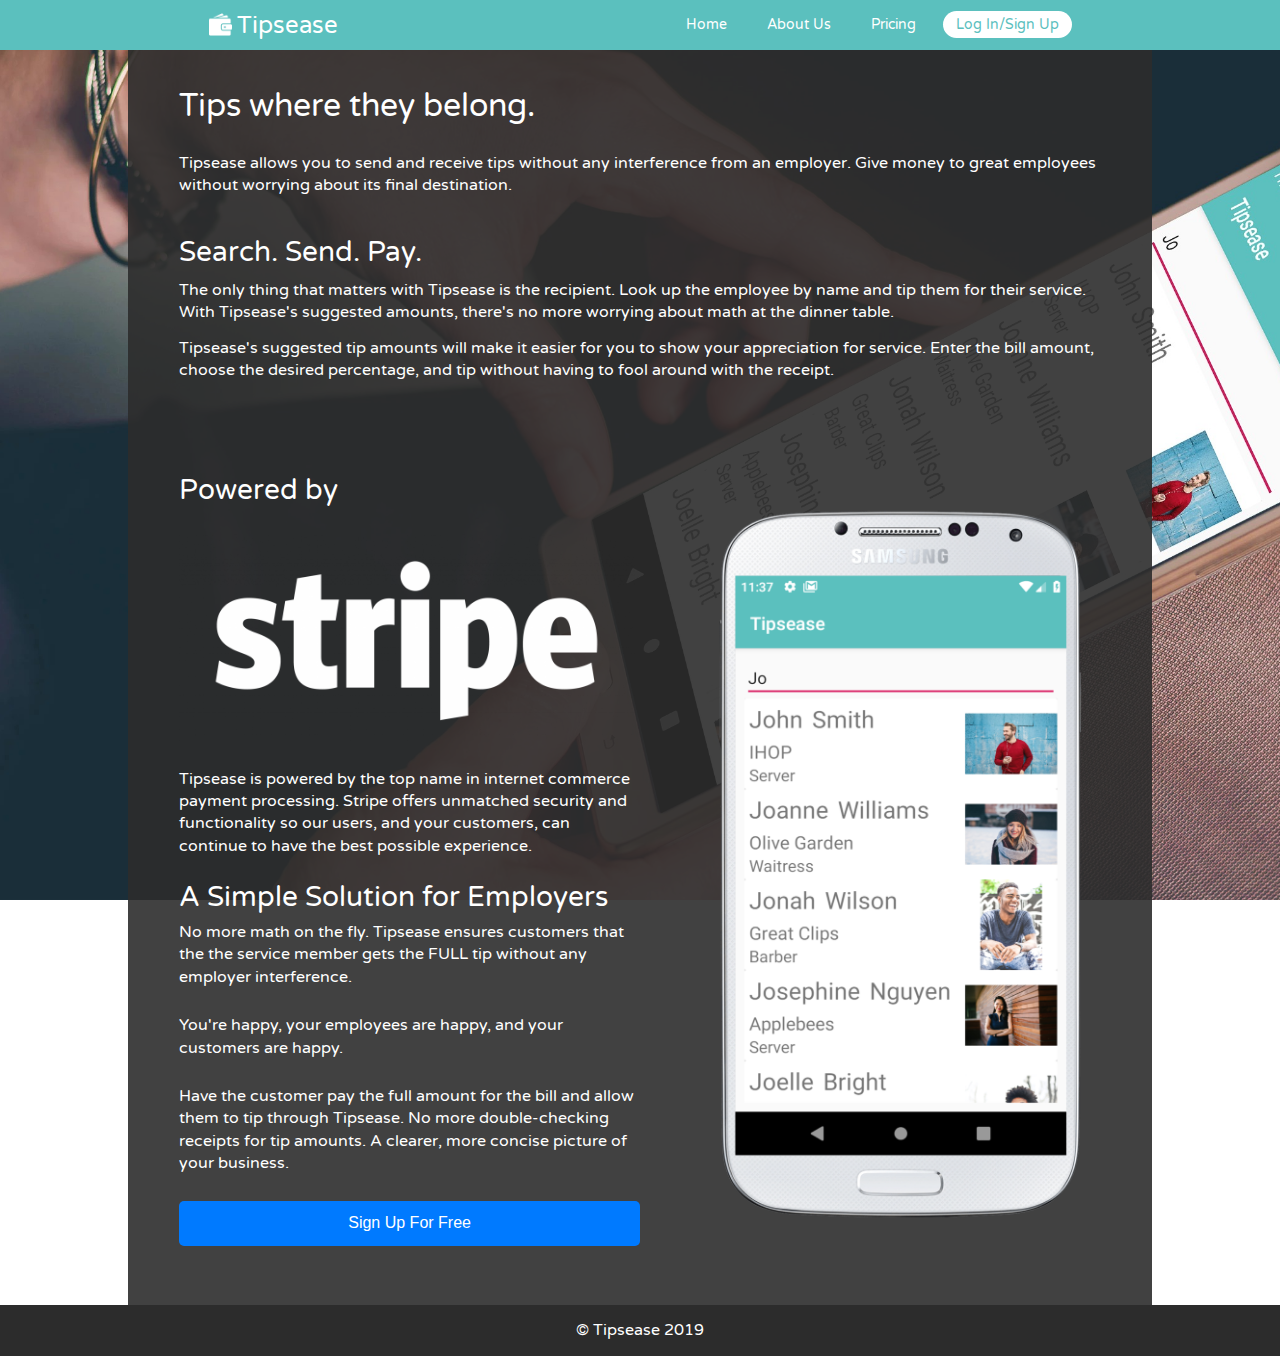
==== commit 523233a9: "change border radius on tab buttons; fix pricing responsiveness issue" ====
--- a/home2.html
+++ b/home2.html
@@ -21,7 +21,12 @@
       rel="stylesheet"
     />
 
-    <link rel="icon" type="image/png" sizes="16x16" href="img/Tipsease favicon.png">
+    <link
+      rel="icon"
+      type="image/png"
+      sizes="16x16"
+      href="img/Tipsease favicon.png"
+    />
     <script src="js/index.js" async></script>
 
     <!--[if lt IE 9]>
@@ -31,23 +36,34 @@
 
   <body>
     <nav class="navigation">
-      <a class = 'logo' href="#"><img src="img/Tipsease nav logo.png"/></a>
-      <h1 class = 'logo-text'><a href='#'>Tipsease</a></h1>
+      <a class="logo" href="#"><img src="img/Tipsease nav logo.png"/></a>
+      <h1 class="logo-text"><a href="#">Tipsease</a></h1>
       <div class="nav-options">
-        <a class = 'home-selected' href="#">Home</a>
+        <a class="home-selected" href="#">Home</a>
         <a href="about-us.html">About Us</a>
         <a href="pricing.html">Pricing</a>
-        <a class = 'log-in' href="log-in.html">Log In/Sign Up</a>
+        <a class="log-in" href="log-in.html">Log In/Sign Up</a>
       </div>
     </nav>
+    <!-- <div class = 'nav-options'>
+            <li><a href="#home">Home</a></li>
+            <li><a href="#news">News</a></li>
+            <li class="dropdown"><a href='#'class="dropdown-button">Log In/Sign Up</a>
+              <div class="dropdown-content dropdown-hidden">
+                <a class="dropdown-link" href="#">Link 1</a>
+                <a class="dropdown-link" href="#">Link 2</a>
+                <a class="dropdown-link" href="#">Link 3</a>
+              </div>
+            </li> -->
 
     <div class="container home">
       <header class="intro">
-
         <h2>Tips where they belong.</h2>
 
         <p>
-          Tipsease allows you to send and receive tips without any interference from an employer. Give money to great employees without worrying about its final destination.
+          Tipsease allows you to send and receive tips without any interference
+          from an employer. Give money to great employees without worrying about
+          its final destination.
         </p>
       </header>
 
@@ -55,52 +71,71 @@
         <h3>Search. Send. Pay.</h3>
 
         <p>
-          The only thing that matters with Tipsease is the recipient. Look up the employee by name and tip them for their service. With Tipsease's suggested amounts, there's no more worrying about math at the dinner table.
+          The only thing that matters with Tipsease is the recipient. Look up
+          the employee by name and tip them for their service. With Tipsease's
+          suggested amounts, there's no more worrying about math at the dinner
+          table.
         </p>
 
         <p>
-          Tipsease's suggested tip amounts will make it easier for you to show your appreciation for service. Enter the bill amount, choose the desired percentage, and tip without having to fool around with the receipt.
+          Tipsease's suggested tip amounts will make it easier for you to show
+          your appreciation for service. Enter the bill amount, choose the
+          desired percentage, and tip without having to fool around with the
+          receipt.
         </p>
       </section>
 
       <section class="bottom-content">
         <div class="bottom-text">
           <h3>Powered by</h3>
-          
-          <img src='img/stripe-logo-white-1024x474.png'>
+
+          <img src="img/stripe-logo-white-1024x474.png" />
 
           <p>
-            Tipsease is powered by the top name in internet commerce payment processing. Stripe offers unmatched security and functionality so our users, and your customers, can continue to have the best possible experience.
+            Tipsease is powered by the top name in internet commerce payment
+            processing. Stripe offers unmatched security and functionality so
+            our users, and your customers, can continue to have the best
+            possible experience.
           </p>
-
-          
 
           <h3>A Simple Solution for Employers</h3>
 
           <p>
-              No more math on the fly. Tipsease ensures customers that the the service member gets the FULL tip without any employer interference.
-            </p>
-
-          <p>
-            You're happy, your employees are happy, and your customers are happy.
+            No more math on the fly. Tipsease ensures customers that the the
+            service member gets the FULL tip without any employer interference.
           </p>
 
           <p>
-            Have the customer pay the full amount for the bill and allow them to tip through Tipsease. No more double-checking receipts for tip amounts. A clearer, more concise picture of your business.
+            You're happy, your employees are happy, and your customers are
+            happy.
           </p>
-          <form action="https://5cb61c4754d74605217aaf85--boring-engelbart-72dd03.netlify.com/Register/Register">
-            <input class ='home-sign-up-btn' type="submit" value="Sign Up For Free" />
-        </form>
+
+          <p>
+            Have the customer pay the full amount for the bill and allow them to
+            tip through Tipsease. No more double-checking receipts for tip
+            amounts. A clearer, more concise picture of your business.
+          </p>
+          <form
+            action="https://5cb61c4754d74605217aaf85--boring-engelbart-72dd03.netlify.com/Register/Register"
+          >
+            <input
+              class="home-sign-up-btn"
+              type="submit"
+              value="Sign Up For Free"
+            />
+          </form>
         </div>
 
         <div class="tipsease-screen">
-          <img src="img/Tipsease mockup.png" alt="Tipsease mobile landing page" />
+          <img
+            src="img/Tipsease mockup.png"
+            alt="Tipsease mobile landing page"
+          />
         </div>
       </section>
     </div>
-      <footer>
-        <p>&copy Tipsease 2019</p>
-      </footer>
-
+    <footer>
+      <p>&copy Tipsease 2019</p>
+    </footer>
   </body>
 </html>
--- a/css/index.css
+++ b/css/index.css
@@ -410,7 +410,6 @@
 }
 .home .bottom-content {
   margin-top: 30px;
-  border-top: 1px solid #dee2e6;
   padding: 50px 5%;
   display: flex;
   justify-content: center;
@@ -508,6 +507,16 @@
   animation: fadein 1.5s;
   background: rgba(44, 44, 44, 0.9);
 }
+@media (max-width: 800px) {
+  .log-in-container {
+    width: 100%;
+  }
+}
+@media (max-width: 500px) {
+  .log-in-container {
+    width: 100%;
+  }
+}
 @keyframes fadein {
   from {
     opacity: 0;
@@ -562,24 +571,21 @@
   width: 50%;
   margin-left: 24.5%;
   margin-right: 24.5%;
-  border-radius: 5px;
-  border: 1px solid #c4c4c4;
   min-width: 480px;
   padding-top: 15rem;
+}
+@media (max-width: 800px) {
+  .box {
+    margin-left: 21%;
+    margin-top: 15rem;
+  }
 }
 @media (max-width: 500px) {
   .box {
     margin-left: 0;
     margin-right: 0;
     margin-top: 15rem;
-    min-width: 490px;
-  }
-}
-@media (max-width: 800px) {
-  .box {
-    margin-left: 0;
-    margin-right: 0;
-    margin-top: 15rem;
+    min-width: 100%;
   }
 }
 .box h1 {
@@ -608,7 +614,7 @@
 }
 .box .log-in-button {
   color: white;
-  background: #007AFF;
+  background: #007aff;
   margin-top: 2rem;
   cursor: pointer;
   height: 4rem;
@@ -621,14 +627,14 @@
   background: rgba(2, 122, 255, 0.8);
 }
 .box .sign-up-button {
-  color: #007AFF;
+  color: #007aff;
   height: 4rem;
   width: 70%;
   background: rgba(2, 122, 255, 0.05);
   border-radius: 5px;
   cursor: pointer;
   font-size: 1.5rem;
-  border: 0.5px solid #007AFF;
+  border: 0.5px solid #007aff;
 }
 .box .sign-up-button:hover {
   background: rgba(2, 122, 255, 0.15);
@@ -671,14 +677,16 @@
   animation: fadein 1.5s;
   background: rgba(44, 44, 44, 0.9);
 }
-@media (max-width: 500px) {
-  .pricing-container {
-    margin-top: 15rem;
-  }
-}
 @media (max-width: 800px) {
   .pricing-container {
     margin-top: 15rem;
+    width: 100%;
+  }
+}
+@media (max-width: 500px) {
+  .pricing-container {
+    margin-top: 15rem;
+    width: 100%;
   }
 }
 @keyframes fadein {
@@ -750,29 +758,7 @@
   background: rgba(0, 122, 255, 0.7);
   cursor: pointer;
 }
-.pricing-box {
-  display: flex;
-  margin-top: 3rem;
-  background-color: #2c2c2c;
-  height: 500px;
-  width: 70%;
-  margin-left: 14.5%;
-  margin-right: 14.5%;
-  border-radius: 5px;
-  border: 1px solid #c4c4c4;
-  min-width: 600px;
-}
-@media (max-width: 500px) {
-  .pricing-box {
-    width: 40%;
-  }
-}
-@media (max-width: 800px) {
-  .pricing-box {
-    min-width: 690px;
-  }
-}
-.pricing-box .feature-box {
+.feature-box {
   width: 25.5%;
   height: 497px;
   border-radius: 5px 0 0 5px;
@@ -782,49 +768,63 @@
   font-size: 1.6rem;
   color: #999999;
 }
-.pricing-box .feature-box .feature-1 {
+.feature-box .feature-1 {
   width: 100%;
   height: 120px;
 }
-.pricing-box .feature-box .feature-2 {
-  width: 100%;
-  height: 76px;
-  color: white;
-  display: flex;
-  justify-content: center;
-  align-items: center;
-}
-.pricing-box .feature-3 {
-  width: 100%;
-  height: 76px;
-  display: flex;
-  justify-content: center;
-  align-items: center;
-  color: white;
-}
-.pricing-box .feature-4 {
-  width: 100%;
-  height: 76px;
-  display: flex;
-  justify-content: center;
-  align-items: center;
-  color: white;
-}
-.pricing-box .feature-5 {
-  width: 100%;
-  height: 76px;
-  display: flex;
-  justify-content: center;
-  align-items: center;
-  color: white;
-}
-.pricing-box .feature-6 {
-  width: 100%;
-  height: 76px;
-  display: flex;
-  justify-content: center;
-  align-items: center;
-  color: white;
+.feature-box .feature-2 {
+  width: 100%;
+  height: 76px;
+  color: white;
+  display: flex;
+  justify-content: center;
+  align-items: center;
+}
+.feature-3 {
+  width: 100%;
+  height: 76px;
+  display: flex;
+  justify-content: center;
+  align-items: center;
+  color: white;
+}
+.feature-4 {
+  width: 100%;
+  height: 76px;
+  display: flex;
+  justify-content: center;
+  align-items: center;
+  color: white;
+}
+.feature-5 {
+  width: 100%;
+  height: 76px;
+  display: flex;
+  justify-content: center;
+  align-items: center;
+  color: white;
+}
+.feature-6 {
+  width: 100%;
+  height: 76px;
+  display: flex;
+  justify-content: center;
+  align-items: center;
+  color: white;
+}
+.pricing-box {
+  display: flex;
+  background-color: #2c2c2c;
+  height: 500px;
+  width: 100%;
+  border-radius: 5px;
+  border: 1px solid #c4c4c4;
+  min-width: 500px;
+}
+@media (max-width: 500px) {
+  .pricing-box {
+    width: 100%;
+  }
 }
 .free-box {
   width: 37.5%;
@@ -933,6 +933,55 @@
   justify-content: center;
   align-items: center;
   color: white;
+}
+.tabs {
+  width: 100%;
+}
+@media (max-width: 500px) {
+  .tabs {
+    width: 100%;
+  }
+}
+.tabs .tabs-items {
+  width: 100%;
+  display: flex;
+  justify-content: center;
+  padding-top: 2rem;
+}
+.tabs .tabs-item {
+  display: none;
+  width: 100%;
+}
+.tabs .tabs-item-selected {
+  display: block;
+}
+.tabs .tabs-links {
+  display: flex;
+  justify-content: center;
+  margin-top: 2rem;
+  margin: 2rem 1rem 0 1rem;
+}
+.tabs .tabs-link {
+  padding: 0.8rem 2rem 0.7rem 2rem;
+  font-size: 24px;
+  background-color: #2c2c2c;
+  color: #ffffff;
+  cursor: pointer;
+  margin: 0 1rem;
+  font-size: 1.6rem;
+  border-radius: 5px;
+}
+.tabs .tabs-link:hover {
+  background: rgba(196, 196, 196, 0.2);
+  border: 0.5px solid #c4c4c4;
+}
+.tabs .tabs-link-selected {
+  border: 0.5px solid #c4c4c4;
+  background: rgba(196, 196, 196, 0.5);
+  color: white;
+}
+.tabs .tabs-link-selected:hover {
+  background-color: none;
 }
 .about-box {
   height: 1550px;
